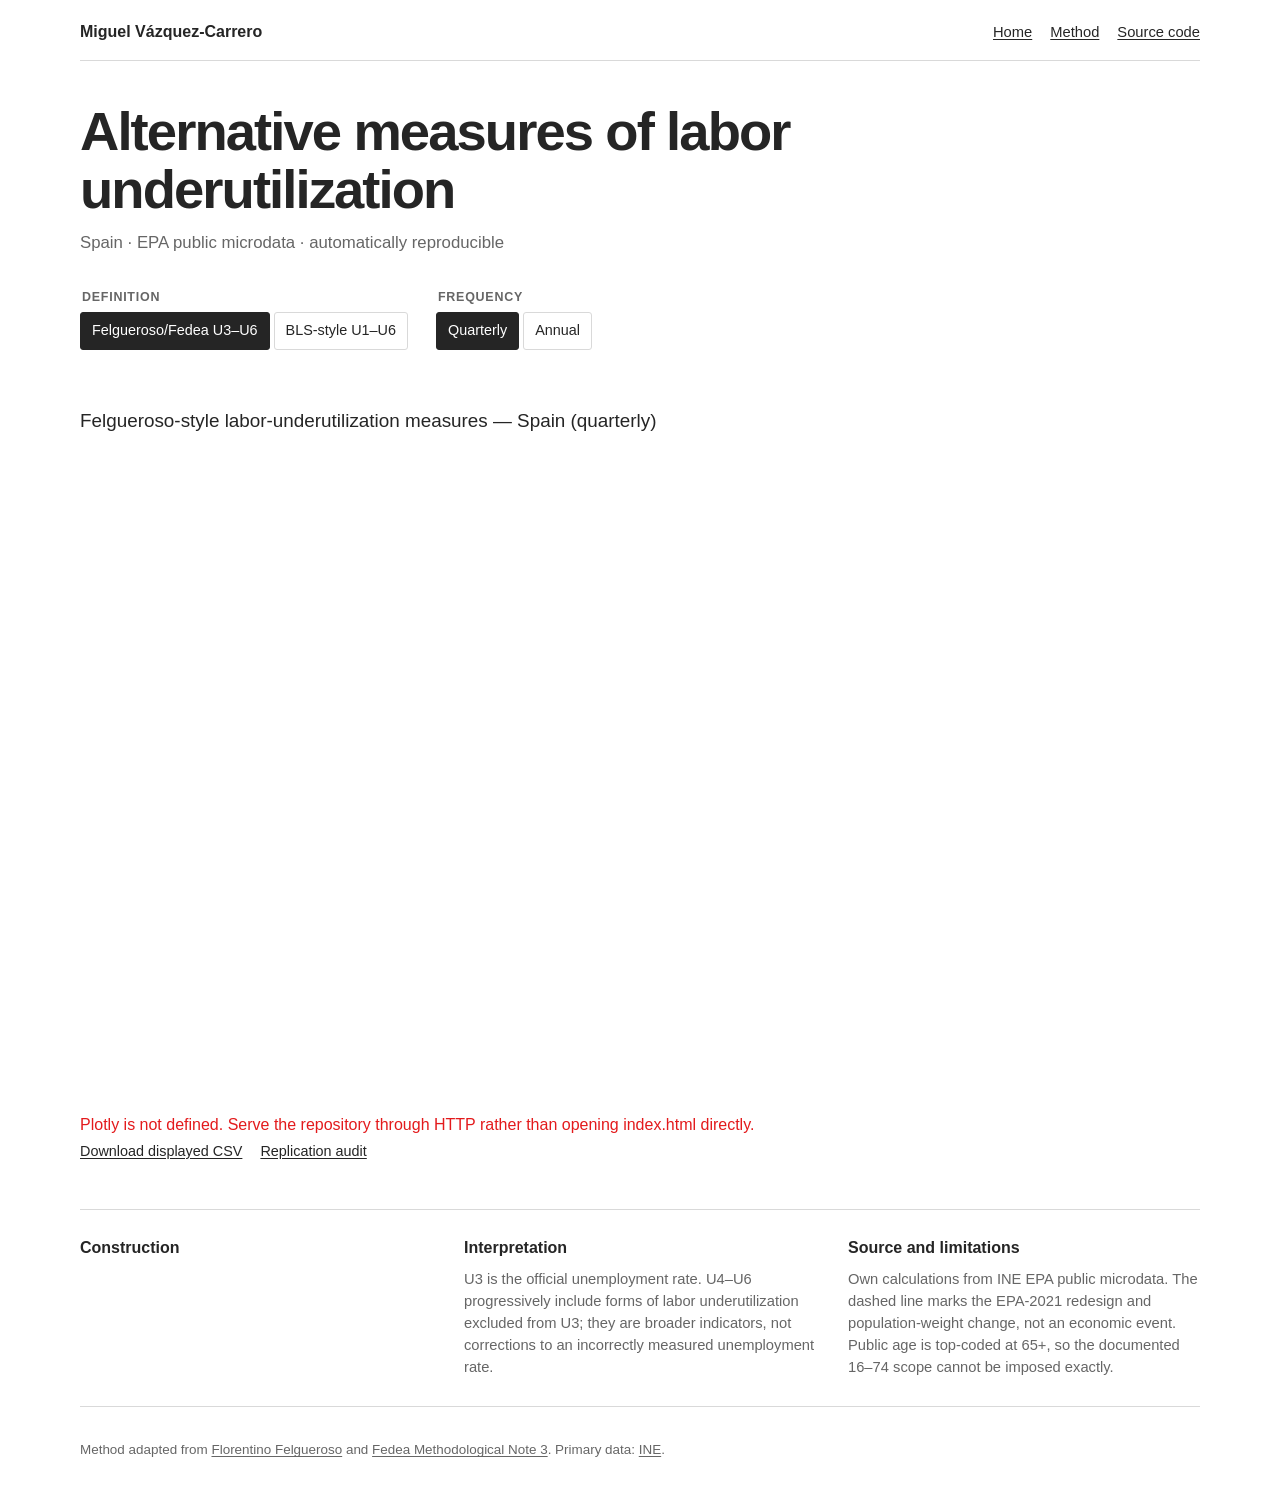
==== visual/spain-labor-underutilization/index.html @ 1e7f8e27 "Add Spain labor-underutilization visualization" ====
<!doctype html>
<html lang="en">
<head>
  <meta charset="utf-8">
  <meta name="viewport" content="width=device-width, initial-scale=1">
  <meta name="description" content="Interactive U1-U6 labor-underutilization measures for Spain from EPA microdata.">
  <title>Labor underutilization in Spain</title>
  <link rel="canonical" href="https://mvazcar.com/visual/spain-labor-underutilization/">
  <meta property="og:title" content="Labor underutilization in Spain">
  <meta property="og:description" content="Interactive U1-U6 measures constructed from EPA public microdata.">
  <meta property="og:url" content="https://mvazcar.com/visual/spain-labor-underutilization/">
  <meta property="og:type" content="website">
  <link rel="stylesheet" href="dashboard.css">
  <script src="https://cdn.plot.ly/plotly-3.0.1.min.js" defer></script>
  <script src="dashboard.js" defer></script>
</head>
<body>
  <header class="site-header">
    <a class="site-name" href="/">Miguel Vázquez-Carrero</a>
    <nav aria-label="Project links">
      <a href="/">Home</a>
      <a href="https://github.com/mvazcar/spain-labor-underutilization/blob/main/METHOD.md">Method</a>
      <a href="https://github.com/mvazcar/spain-labor-underutilization">Source code</a>
    </nav>
  </header>

  <main>
    <h1>Alternative measures of labor underutilization</h1>
    <p class="subtitle">Spain · EPA public microdata · automatically reproducible</p>

    <section class="controls" aria-label="Chart controls">
      <fieldset>
        <legend>Definition</legend>
        <div class="button-group" id="family-control">
          <button type="button" data-value="felgueroso" aria-pressed="true">Felgueroso/Fedea U3–U6</button>
          <button type="button" data-value="bls" aria-pressed="false">BLS-style U1–U6</button>
        </div>
      </fieldset>
      <fieldset>
        <legend>Frequency</legend>
        <div class="button-group" id="frequency-control">
          <button type="button" data-value="quarterly" aria-pressed="true">Quarterly</button>
          <button type="button" data-value="annual" aria-pressed="false">Annual</button>
        </div>
      </fieldset>
    </section>

    <section aria-labelledby="chart-title">
      <h2 id="chart-title" class="sr-only">Labor-underutilization time series</h2>
      <p id="latest-values" class="latest-values" aria-live="polite"></p>
      <p id="plot-title" class="plot-title"></p>
      <div id="chart" role="img" aria-label="Interactive labor-underutilization time-series chart"></div>
      <p id="chart-status" class="status" aria-live="polite"></p>
      <div class="chart-links">
        <a id="download-link" href="data/derived/felgueroso_quarterly.csv" download>Download displayed CSV</a>
        <a href="https://github.com/mvazcar/spain-labor-underutilization/blob/main/FELGUEROSO_COMPARISON.md">Replication audit</a>
      </div>
    </section>

    <section class="notes" aria-label="Chart documentation">
      <div>
        <h2>Construction</h2>
        <p id="construction-note"></p>
      </div>
      <div>
        <h2>Interpretation</h2>
        <p>U3 is the official unemployment rate. U4–U6 progressively include forms of labor underutilization excluded from U3; they are broader indicators, not corrections to an incorrectly measured unemployment rate.</p>
      </div>
      <div>
        <h2>Source and limitations</h2>
        <p>Own calculations from INE EPA public microdata. The dashed line marks the EPA-2021 redesign and population-weight change, not an economic event. Public age is top-coded at 65+, so the documented 16–74 scope cannot be imposed exactly.</p>
      </div>
    </section>
  </main>

  <footer>
    <p>Method adapted from <a href="https://nadaesgratis.es/felgueroso/subempleo-y-precariedad-indicadores-para-la-recuperaci%C3%B3n">Florentino Felgueroso</a> and <a href="https://laboral.fedea.net/docs/OTMT/2023/OTMT_notas_tecnicas_may23.pdf">Fedea Methodological Note 3</a>. Primary data: <a href="https://www.ine.es/">INE</a>.</p>
  </footer>
</body>
</html>
---- visual/spain-labor-underutilization/dashboard.css ----
:root {
  color-scheme: light;
  --ink: #252525;
  --muted: #666666;
  --grid: #d9d9d9;
  --line: #969696;
  --paper: #ffffff;
  --control: #f3f3f3;
}

* {
  box-sizing: border-box;
}

body {
  margin: 0;
  background: var(--paper);
  color: var(--ink);
  font-family: Helvetica, Arial, sans-serif;
  line-height: 1.5;
}

a {
  color: inherit;
  text-underline-offset: 0.16em;
}

.site-header,
main,
footer {
  width: min(1120px, calc(100% - 32px));
  margin-inline: auto;
}

.site-header {
  display: flex;
  align-items: center;
  justify-content: space-between;
  gap: 24px;
  padding: 20px 0 16px;
  border-bottom: 1px solid var(--grid);
}

.site-name {
  font-weight: 700;
  text-decoration: none;
}

nav {
  display: flex;
  gap: 18px;
  font-size: 0.92rem;
}

main {
  padding: 42px 0 28px;
}

h1 {
  max-width: 850px;
  margin: 0;
  font-size: clamp(2rem, 5vw, 3.4rem);
  line-height: 1.06;
  letter-spacing: -0.035em;
}

.subtitle {
  margin: 12px 0 32px;
  color: var(--muted);
  font-size: 1.05rem;
}

.controls {
  display: flex;
  flex-wrap: wrap;
  gap: 28px;
  margin-bottom: 14px;
}

fieldset {
  min-width: 0;
  margin: 0;
  padding: 0;
  border: 0;
}

legend {
  margin-bottom: 6px;
  color: var(--muted);
  font-size: 0.78rem;
  font-weight: 700;
  letter-spacing: 0.06em;
  text-transform: uppercase;
}

.button-group {
  display: inline-flex;
  flex-wrap: wrap;
  gap: 4px;
}

button {
  border: 1px solid var(--grid);
  border-radius: 3px;
  background: var(--paper);
  color: var(--ink);
  padding: 7px 11px;
  font: inherit;
  font-size: 0.9rem;
  cursor: pointer;
}

button:hover {
  background: var(--control);
}

button[aria-pressed="true"] {
  border-color: var(--ink);
  background: var(--ink);
  color: var(--paper);
}

button:focus-visible,
a:focus-visible {
  outline: 3px solid #377eb8;
  outline-offset: 2px;
}

.latest-values {
  min-height: 1.6em;
  margin: 20px 0 0;
  color: var(--muted);
  font-variant-numeric: tabular-nums;
}

.plot-title {
  margin: 14px 0 0;
  font-size: 1.18rem;
  line-height: 1.25;
}

#chart {
  width: 100%;
  height: 680px;
}

.status {
  min-height: 1.5em;
  margin: 0;
  color: #e31a1c;
}

.chart-links {
  display: flex;
  flex-wrap: wrap;
  gap: 18px;
  margin-top: 4px;
  font-size: 0.9rem;
}

.notes {
  display: grid;
  grid-template-columns: repeat(3, minmax(0, 1fr));
  gap: 32px;
  margin-top: 46px;
  padding-top: 26px;
  border-top: 1px solid var(--grid);
}

.notes h2 {
  margin: 0 0 8px;
  font-size: 1rem;
}

.notes p {
  margin: 0;
  color: var(--muted);
  font-size: 0.92rem;
}

footer {
  padding: 20px 0 34px;
  border-top: 1px solid var(--grid);
  color: var(--muted);
  font-size: 0.84rem;
}

.sr-only {
  position: absolute;
  width: 1px;
  height: 1px;
  padding: 0;
  margin: -1px;
  overflow: hidden;
  clip: rect(0, 0, 0, 0);
  white-space: nowrap;
  border: 0;
}

@media (max-width: 760px) {
  .site-header {
    align-items: flex-start;
    flex-direction: column;
    gap: 8px;
  }

  main {
    padding-top: 30px;
  }

  .controls {
    flex-direction: column;
    gap: 14px;
  }

  #chart {
    height: 560px;
  }

  .notes {
    grid-template-columns: 1fr;
    gap: 22px;
  }
}
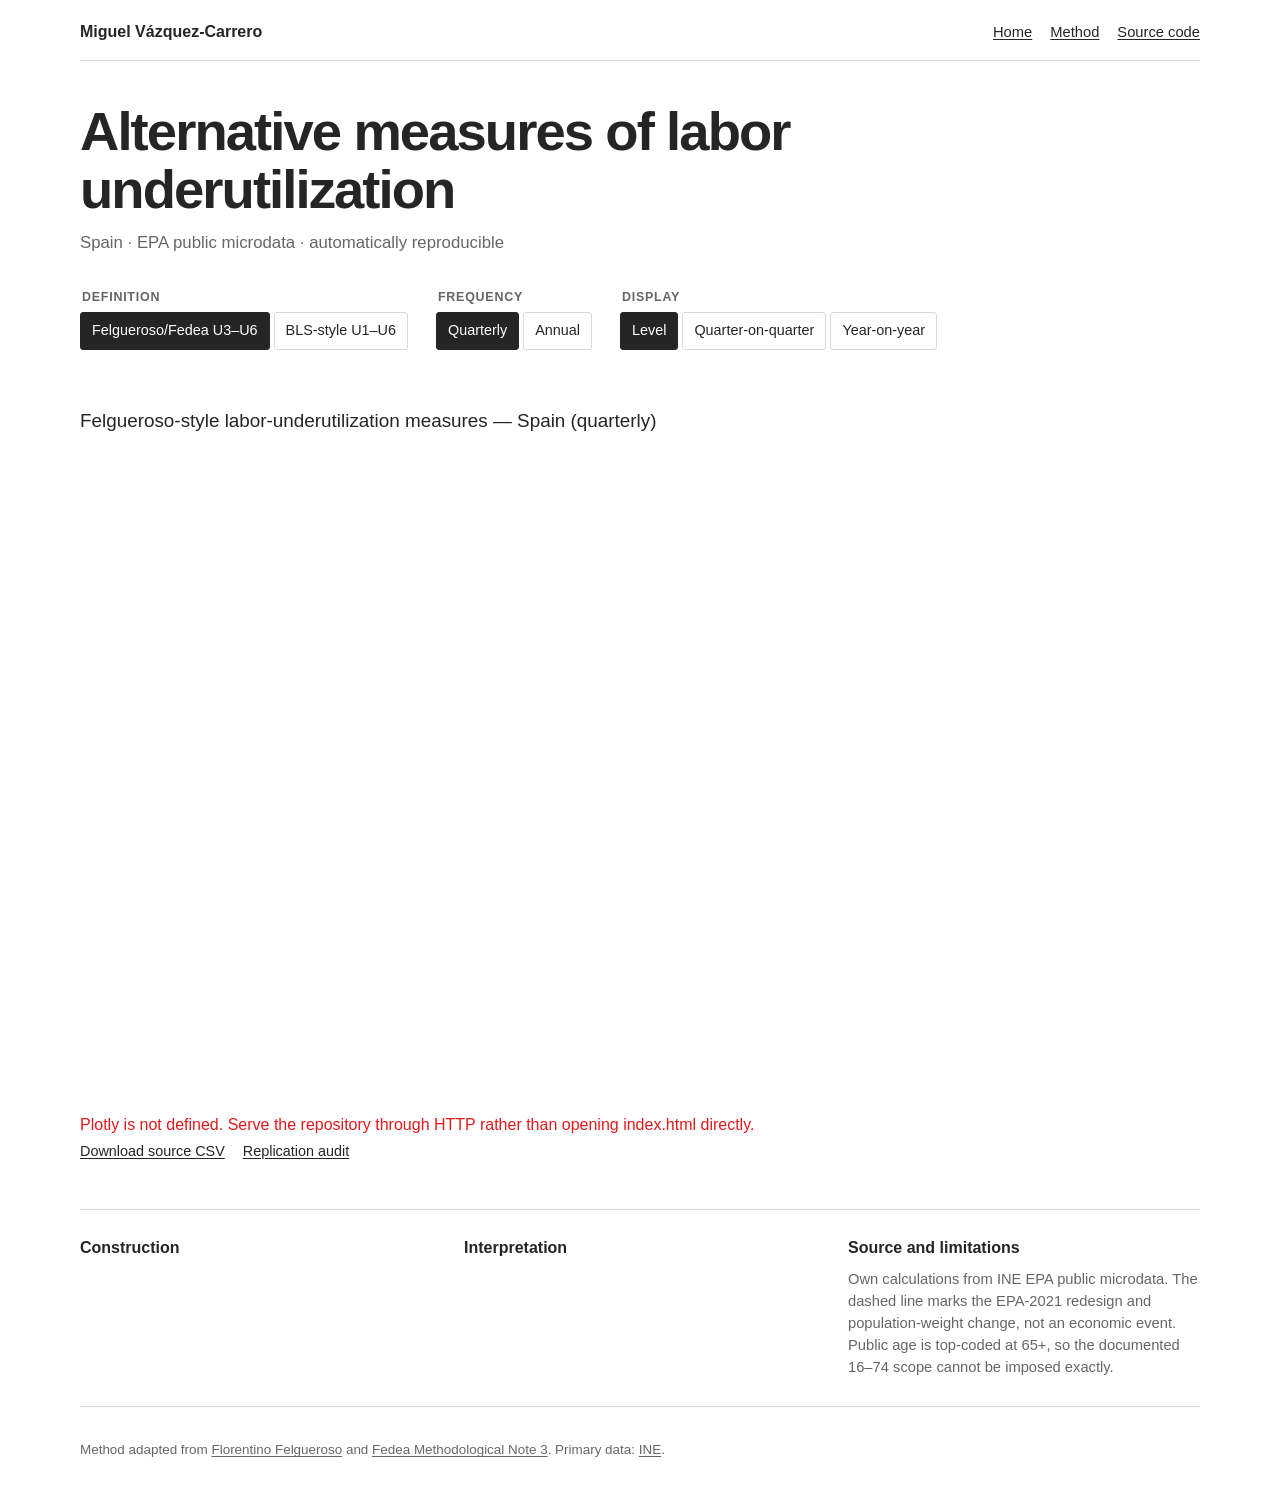
==== commit 09381c05: "Add dashboard change views" ====
--- a/visual/spain-labor-underutilization/index.html
+++ b/visual/spain-labor-underutilization/index.html
@@ -43,6 +43,14 @@
           <button type="button" data-value="annual" aria-pressed="false">Annual</button>
         </div>
       </fieldset>
+      <fieldset>
+        <legend>Display</legend>
+        <div class="button-group" id="change-control">
+          <button type="button" data-value="level" aria-pressed="true">Level</button>
+          <button type="button" data-value="qoq" aria-pressed="false">Quarter-on-quarter</button>
+          <button type="button" data-value="yoy" aria-pressed="false">Year-on-year</button>
+        </div>
+      </fieldset>
     </section>
 
     <section aria-labelledby="chart-title">
@@ -52,7 +60,7 @@
       <div id="chart" role="img" aria-label="Interactive labor-underutilization time-series chart"></div>
       <p id="chart-status" class="status" aria-live="polite"></p>
       <div class="chart-links">
-        <a id="download-link" href="data/derived/felgueroso_quarterly.csv" download>Download displayed CSV</a>
+        <a id="download-link" href="data/derived/felgueroso_quarterly.csv" download>Download source CSV</a>
         <a href="https://github.com/mvazcar/spain-labor-underutilization/blob/main/FELGUEROSO_COMPARISON.md">Replication audit</a>
       </div>
     </section>
@@ -64,7 +72,7 @@
       </div>
       <div>
         <h2>Interpretation</h2>
-        <p>U3 is the official unemployment rate. U4–U6 progressively include forms of labor underutilization excluded from U3; they are broader indicators, not corrections to an incorrectly measured unemployment rate.</p>
+        <p id="interpretation-note"></p>
       </div>
       <div>
         <h2>Source and limitations</h2>
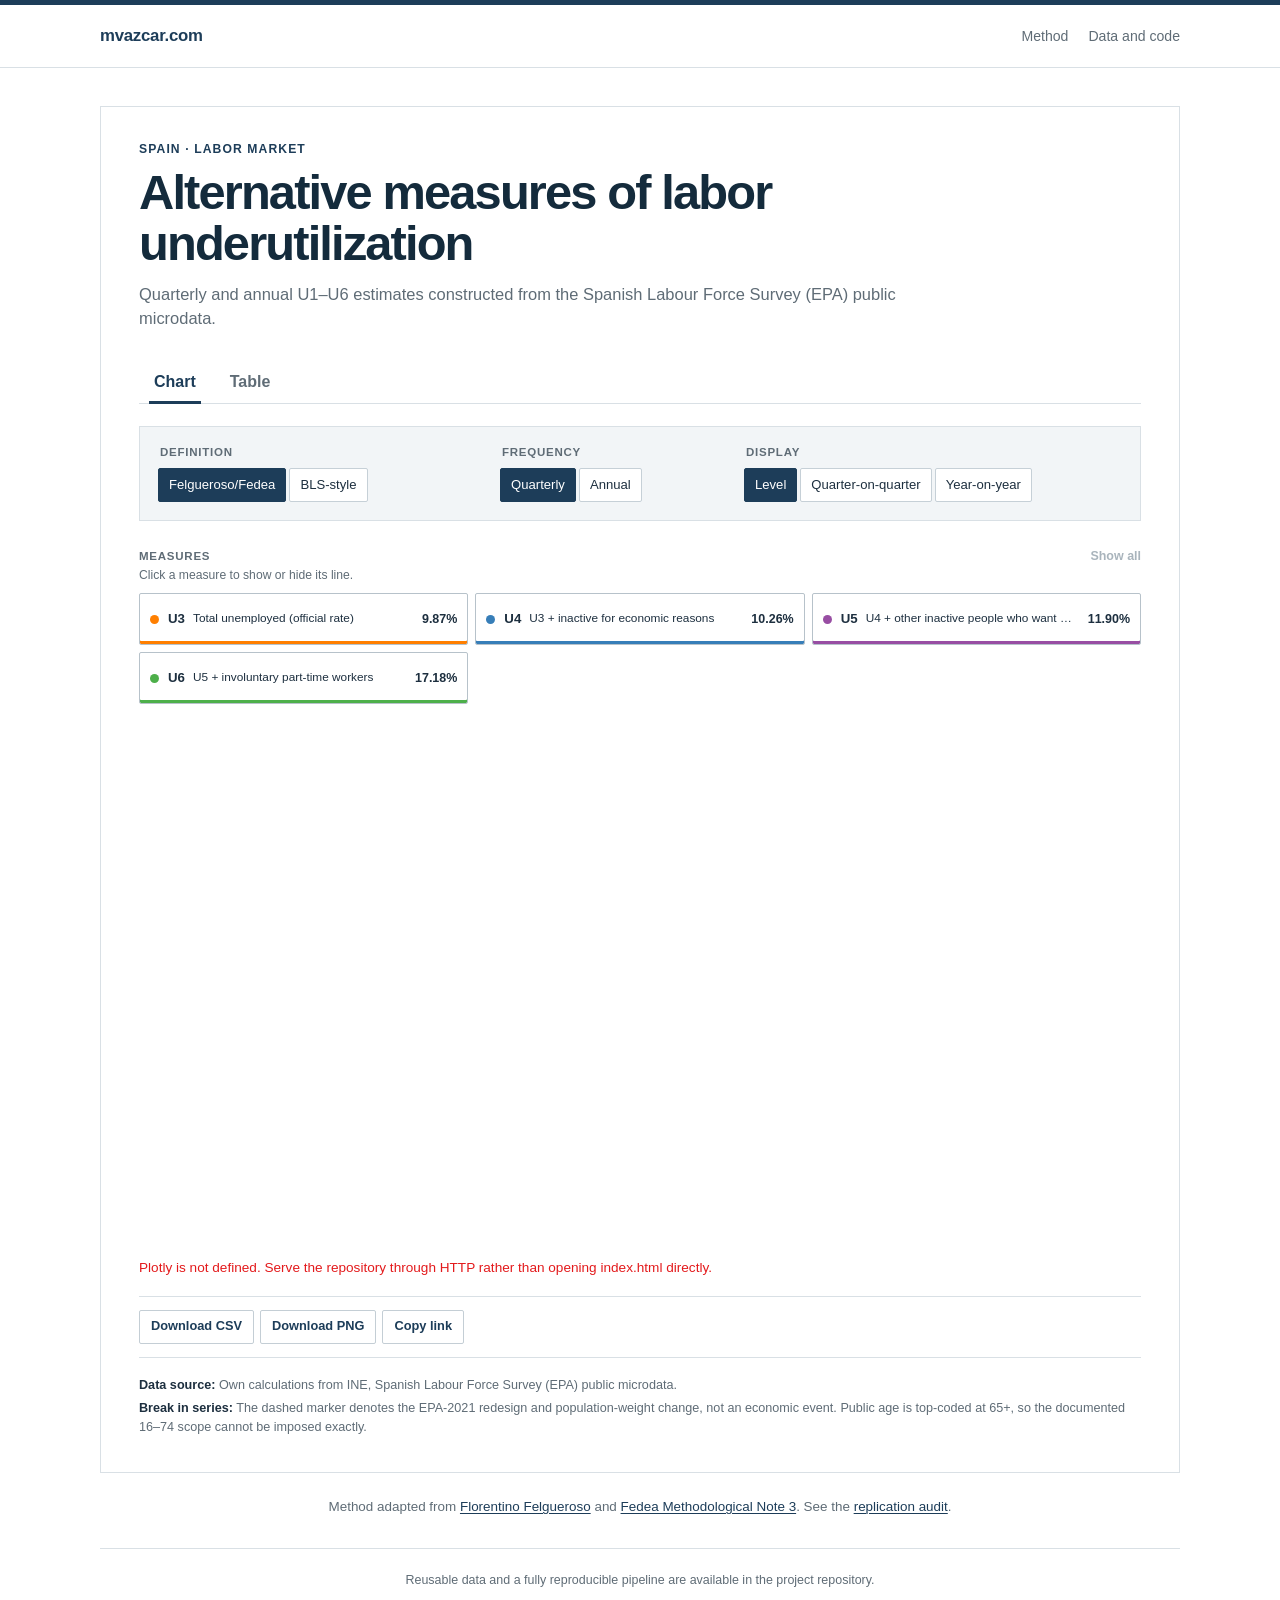
==== commit 818baaa3: "Add OWID-style labor dashboard controls" ====
--- a/visual/spain-labor-underutilization/index.html
+++ b/visual/spain-labor-underutilization/index.html
@@ -3,86 +3,114 @@
 <head>
   <meta charset="utf-8">
   <meta name="viewport" content="width=device-width, initial-scale=1">
-  <meta name="description" content="Interactive U1-U6 labor-underutilization measures for Spain from EPA microdata.">
+  <meta name="description" content="Interactive U1–U6 labor-underutilization measures for Spain constructed from EPA microdata.">
   <title>Labor underutilization in Spain</title>
-  <link rel="canonical" href="https://mvazcar.com/visual/spain-labor-underutilization/">
-  <meta property="og:title" content="Labor underutilization in Spain">
-  <meta property="og:description" content="Interactive U1-U6 measures constructed from EPA public microdata.">
-  <meta property="og:url" content="https://mvazcar.com/visual/spain-labor-underutilization/">
-  <meta property="og:type" content="website">
   <link rel="stylesheet" href="dashboard.css">
   <script src="https://cdn.plot.ly/plotly-3.0.1.min.js" defer></script>
   <script src="dashboard.js" defer></script>
 </head>
 <body>
   <header class="site-header">
-    <a class="site-name" href="/">Miguel Vázquez-Carrero</a>
-    <nav aria-label="Project links">
-      <a href="/">Home</a>
-      <a href="https://github.com/mvazcar/spain-labor-underutilization/blob/main/METHOD.md">Method</a>
-      <a href="https://github.com/mvazcar/spain-labor-underutilization">Source code</a>
-    </nav>
+    <div class="header-inner">
+      <a class="wordmark" href="https://mvazcar.com/">mvazcar.com</a>
+      <nav aria-label="Project links">
+        <a href="https://github.com/mvazcar/spain-labor-underutilization/blob/main/METHOD.md">Method</a>
+        <a href="https://github.com/mvazcar/spain-labor-underutilization">Data and code</a>
+      </nav>
+    </div>
   </header>
 
   <main>
-    <h1>Alternative measures of labor underutilization</h1>
-    <p class="subtitle">Spain · EPA public microdata · automatically reproducible</p>
+    <article class="chart-card">
+      <header class="chart-heading">
+        <p class="eyebrow">Spain · Labor market</p>
+        <h1>Alternative measures of labor underutilization</h1>
+        <p class="subtitle">Quarterly and annual U1–U6 estimates constructed from the Spanish Labour Force Survey (EPA) public microdata.</p>
+      </header>
 
-    <section class="controls" aria-label="Chart controls">
-      <fieldset>
-        <legend>Definition</legend>
-        <div class="button-group" id="family-control">
-          <button type="button" data-value="felgueroso" aria-pressed="true">Felgueroso/Fedea U3–U6</button>
-          <button type="button" data-value="bls" aria-pressed="false">BLS-style U1–U6</button>
+      <div class="view-bar">
+        <div class="view-tabs" role="tablist" aria-label="Data view">
+          <button id="chart-tab" class="view-tab" type="button" role="tab" aria-controls="chart-panel" aria-selected="true" data-view="chart">Chart</button>
+          <button id="table-tab" class="view-tab" type="button" role="tab" aria-controls="table-panel" aria-selected="false" data-view="table">Table</button>
         </div>
-      </fieldset>
-      <fieldset>
-        <legend>Frequency</legend>
-        <div class="button-group" id="frequency-control">
-          <button type="button" data-value="quarterly" aria-pressed="true">Quarterly</button>
-          <button type="button" data-value="annual" aria-pressed="false">Annual</button>
+        <p id="latest-period" class="latest-period" aria-live="polite"></p>
+      </div>
+
+      <section class="controls" aria-label="Chart controls">
+        <fieldset>
+          <legend>Definition</legend>
+          <div class="button-group" id="family-control">
+            <button type="button" data-value="felgueroso" aria-pressed="true">Felgueroso/Fedea</button>
+            <button type="button" data-value="bls" aria-pressed="false">BLS-style</button>
+          </div>
+        </fieldset>
+        <fieldset>
+          <legend>Frequency</legend>
+          <div class="button-group" id="frequency-control">
+            <button type="button" data-value="quarterly" aria-pressed="true">Quarterly</button>
+            <button type="button" data-value="annual" aria-pressed="false">Annual</button>
+          </div>
+        </fieldset>
+        <fieldset>
+          <legend>Display</legend>
+          <div class="button-group" id="change-control">
+            <button type="button" data-value="level" aria-pressed="true">Level</button>
+            <button type="button" data-value="qoq" aria-pressed="false">Quarter-on-quarter</button>
+            <button type="button" data-value="yoy" aria-pressed="false">Year-on-year</button>
+          </div>
+        </fieldset>
+      </section>
+
+      <section class="series-picker" aria-labelledby="series-heading">
+        <div class="series-picker-heading">
+          <div>
+            <h2 id="series-heading">Measures</h2>
+            <p>Click a measure to show or hide its line.</p>
+          </div>
+          <button id="show-all-lines" class="text-button" type="button">Show all</button>
         </div>
-      </fieldset>
-      <fieldset>
-        <legend>Display</legend>
-        <div class="button-group" id="change-control">
-          <button type="button" data-value="level" aria-pressed="true">Level</button>
-          <button type="button" data-value="qoq" aria-pressed="false">Quarter-on-quarter</button>
-          <button type="button" data-value="yoy" aria-pressed="false">Year-on-year</button>
+        <div id="series-control" class="series-control"></div>
+      </section>
+
+      <section id="chart-panel" class="view-panel" role="tabpanel" aria-labelledby="chart-tab">
+        <div class="plot-heading">
+          <p id="plot-title" class="plot-title"></p>
+          <p id="latest-values" class="sr-only" aria-live="polite"></p>
         </div>
-      </fieldset>
-    </section>
+        <div id="chart" role="img" aria-label="Interactive labor-underutilization time-series chart"></div>
+        <p id="chart-status" class="status" aria-live="polite"></p>
+      </section>
 
-    <section aria-labelledby="chart-title">
-      <h2 id="chart-title" class="sr-only">Labor-underutilization time series</h2>
-      <p id="latest-values" class="latest-values" aria-live="polite"></p>
-      <p id="plot-title" class="plot-title"></p>
-      <div id="chart" role="img" aria-label="Interactive labor-underutilization time-series chart"></div>
-      <p id="chart-status" class="status" aria-live="polite"></p>
-      <div class="chart-links">
-        <a id="download-link" href="data/derived/felgueroso_quarterly.csv" download>Download source CSV</a>
-        <a href="https://github.com/mvazcar/spain-labor-underutilization/blob/main/FELGUEROSO_COMPARISON.md">Replication audit</a>
+      <section id="table-panel" class="view-panel" role="tabpanel" aria-labelledby="table-tab" hidden>
+        <p id="table-title" class="plot-title"></p>
+        <div class="table-wrap">
+          <table id="data-table">
+            <caption class="sr-only">Labor-underutilization estimates by period</caption>
+          </table>
+        </div>
+      </section>
+
+      <div class="chart-actions" aria-label="Download and sharing options">
+        <a id="download-link" class="action" href="data/derived/felgueroso_quarterly.csv" download>Download CSV</a>
+        <button id="download-png" class="action" type="button">Download PNG</button>
+        <button id="copy-link" class="action" type="button">Copy link</button>
       </div>
-    </section>
 
-    <section class="notes" aria-label="Chart documentation">
-      <div>
-        <h2>Construction</h2>
+      <section class="source-block" aria-label="Data source and notes">
+        <p><strong>Data source:</strong> Own calculations from INE, Spanish Labour Force Survey (EPA) public microdata.</p>
         <p id="construction-note"></p>
-      </div>
-      <div>
-        <h2>Interpretation</h2>
         <p id="interpretation-note"></p>
-      </div>
-      <div>
-        <h2>Source and limitations</h2>
-        <p>Own calculations from INE EPA public microdata. The dashed line marks the EPA-2021 redesign and population-weight change, not an economic event. Public age is top-coded at 65+, so the documented 16–74 scope cannot be imposed exactly.</p>
-      </div>
+        <p><strong>Break in series:</strong> The dashed marker denotes the EPA-2021 redesign and population-weight change, not an economic event. Public age is top-coded at 65+, so the documented 16–74 scope cannot be imposed exactly.</p>
+      </section>
+    </article>
+
+    <section class="method-strip" aria-label="Methodological credit">
+      <p>Method adapted from <a href="https://nadaesgratis.es/felgueroso/subempleo-y-precariedad-indicadores-para-la-recuperaci%C3%B3n">Florentino Felgueroso</a> and <a href="https://laboral.fedea.net/docs/OTMT/2023/OTMT_notas_tecnicas_may23.pdf">Fedea Methodological Note 3</a>. See the <a href="https://github.com/mvazcar/spain-labor-underutilization/blob/main/FELGUEROSO_COMPARISON.md">replication audit</a>.</p>
     </section>
   </main>
 
   <footer>
-    <p>Method adapted from <a href="https://nadaesgratis.es/felgueroso/subempleo-y-precariedad-indicadores-para-la-recuperaci%C3%B3n">Florentino Felgueroso</a> and <a href="https://laboral.fedea.net/docs/OTMT/2023/OTMT_notas_tecnicas_may23.pdf">Fedea Methodological Note 3</a>. Primary data: <a href="https://www.ine.es/">INE</a>.</p>
+    <p>Reusable data and a fully reproducible pipeline are available in the project repository.</p>
   </footer>
 </body>
 </html>
--- a/visual/spain-labor-underutilization/dashboard.css
+++ b/visual/spain-labor-underutilization/dashboard.css
@@ -1,15 +1,22 @@
 :root {
   color-scheme: light;
-  --ink: #252525;
-  --muted: #666666;
-  --grid: #d9d9d9;
-  --line: #969696;
+  --ink: #1d2f3f;
+  --navy: #1d3d59;
+  --muted: #5f6c76;
+  --soft: #f2f5f7;
+  --soft-blue: #e8f0f5;
+  --grid: #d9e0e5;
+  --line: #a9b4bc;
   --paper: #ffffff;
-  --control: #f3f3f3;
+  --focus: #377eb8;
 }
 
 * {
   box-sizing: border-box;
+}
+
+html {
+  background: var(--paper);
 }
 
 body {
@@ -17,64 +24,168 @@
   background: var(--paper);
   color: var(--ink);
   font-family: Helvetica, Arial, sans-serif;
-  line-height: 1.5;
+  font-size: 16px;
+  line-height: 1.45;
+}
+
+button,
+input,
+select {
+  font: inherit;
 }
 
 a {
-  color: inherit;
+  color: var(--navy);
+  text-decoration-thickness: 1px;
   text-underline-offset: 0.16em;
 }
 
-.site-header,
+.site-header {
+  border-top: 5px solid var(--navy);
+  border-bottom: 1px solid var(--grid);
+}
+
+.header-inner,
 main,
 footer {
-  width: min(1120px, calc(100% - 32px));
+  width: min(1080px, calc(100% - 32px));
   margin-inline: auto;
 }
 
-.site-header {
+.header-inner {
   display: flex;
   align-items: center;
   justify-content: space-between;
   gap: 24px;
-  padding: 20px 0 16px;
+  min-height: 62px;
+}
+
+.wordmark {
+  color: var(--navy);
+  font-size: 1.05rem;
+  font-weight: 700;
+  letter-spacing: -0.015em;
+  text-decoration: none;
+}
+
+nav {
+  display: flex;
+  gap: 20px;
+  font-size: 0.88rem;
+}
+
+nav a {
+  color: var(--muted);
+  text-decoration: none;
+}
+
+nav a:hover {
+  color: var(--ink);
+  text-decoration: underline;
+}
+
+main {
+  padding: 38px 0 32px;
+}
+
+.chart-card {
+  border: 1px solid var(--grid);
+  background: var(--paper);
+  padding: 34px 38px 30px;
+}
+
+.chart-heading {
+  max-width: 850px;
+}
+
+.eyebrow {
+  margin: 0 0 8px;
+  color: var(--navy);
+  font-size: 0.76rem;
+  font-weight: 700;
+  letter-spacing: 0.09em;
+  text-transform: uppercase;
+}
+
+h1 {
+  margin: 0;
+  color: #142b3c;
+  font-size: clamp(2rem, 4.4vw, 3.05rem);
+  font-weight: 700;
+  letter-spacing: -0.038em;
+  line-height: 1.05;
+}
+
+.subtitle {
+  max-width: 760px;
+  margin: 13px 0 0;
+  color: var(--muted);
+  font-size: 1.03rem;
+  line-height: 1.48;
+}
+
+.view-bar {
+  display: flex;
+  align-items: flex-end;
+  justify-content: space-between;
+  gap: 16px;
+  margin-top: 30px;
   border-bottom: 1px solid var(--grid);
 }
 
-.site-name {
-  font-weight: 700;
-  text-decoration: none;
-}
-
-nav {
-  display: flex;
-  gap: 18px;
-  font-size: 0.92rem;
-}
-
-main {
-  padding: 42px 0 28px;
-}
-
-h1 {
-  max-width: 850px;
-  margin: 0;
-  font-size: clamp(2rem, 5vw, 3.4rem);
-  line-height: 1.06;
-  letter-spacing: -0.035em;
-}
-
-.subtitle {
-  margin: 12px 0 32px;
-  color: var(--muted);
-  font-size: 1.05rem;
+.view-tabs {
+  display: flex;
+  gap: 4px;
+}
+
+.view-tab {
+  position: relative;
+  border: 0;
+  background: transparent;
+  color: var(--muted);
+  padding: 9px 15px 10px;
+  font-weight: 700;
+  cursor: pointer;
+}
+
+.view-tab::after {
+  position: absolute;
+  right: 10px;
+  bottom: -1px;
+  left: 10px;
+  height: 3px;
+  background: transparent;
+  content: "";
+}
+
+.view-tab:hover {
+  color: var(--ink);
+  background: var(--soft);
+}
+
+.view-tab[aria-selected="true"] {
+  color: var(--navy);
+}
+
+.view-tab[aria-selected="true"]::after {
+  background: var(--navy);
+}
+
+.latest-period {
+  margin: 0 0 9px;
+  color: var(--muted);
+  font-size: 0.82rem;
+  font-variant-numeric: tabular-nums;
 }
 
 .controls {
-  display: flex;
-  flex-wrap: wrap;
-  gap: 28px;
-  margin-bottom: 14px;
+  display: grid;
+  grid-template-columns: 1.15fr 0.8fr 1.35fr;
+  gap: 20px;
+  margin: 22px 0 0;
+  padding: 17px 18px 18px;
+  border: 1px solid var(--grid);
+  background: var(--soft);
 }
 
 fieldset {
@@ -85,104 +196,309 @@
 }
 
 legend {
-  margin-bottom: 6px;
-  color: var(--muted);
-  font-size: 0.78rem;
-  font-weight: 700;
-  letter-spacing: 0.06em;
+  margin-bottom: 7px;
+  color: var(--muted);
+  font-size: 0.72rem;
+  font-weight: 700;
+  letter-spacing: 0.065em;
   text-transform: uppercase;
 }
 
 .button-group {
-  display: inline-flex;
+  display: flex;
   flex-wrap: wrap;
-  gap: 4px;
-}
-
-button {
-  border: 1px solid var(--grid);
-  border-radius: 3px;
+  gap: 3px;
+}
+
+.button-group button {
+  min-height: 34px;
+  border: 1px solid #c6d0d7;
+  border-radius: 2px;
   background: var(--paper);
   color: var(--ink);
-  padding: 7px 11px;
-  font: inherit;
-  font-size: 0.9rem;
+  padding: 6px 10px;
+  font-size: 0.82rem;
   cursor: pointer;
 }
 
-button:hover {
-  background: var(--control);
-}
-
-button[aria-pressed="true"] {
-  border-color: var(--ink);
-  background: var(--ink);
+.button-group button:hover {
+  border-color: var(--navy);
+  background: var(--soft-blue);
+}
+
+.button-group button[aria-pressed="true"] {
+  border-color: var(--navy);
+  background: var(--navy);
   color: var(--paper);
+}
+
+.series-picker {
+  margin-top: 24px;
+}
+
+.series-picker-heading {
+  display: flex;
+  align-items: baseline;
+  justify-content: space-between;
+  gap: 16px;
+  margin-bottom: 8px;
+}
+
+.series-picker-heading h2 {
+  margin: 0;
+  color: var(--muted);
+  font-size: 0.72rem;
+  letter-spacing: 0.065em;
+  text-transform: uppercase;
+}
+
+.series-picker-heading p {
+  margin: 3px 0 0;
+  color: var(--muted);
+  font-size: 0.76rem;
+}
+
+.text-button {
+  border: 0;
+  background: transparent;
+  color: var(--navy);
+  padding: 2px 0;
+  font-size: 0.78rem;
+  font-weight: 700;
+  cursor: pointer;
+}
+
+.text-button:hover:not(:disabled) {
+  text-decoration: underline;
+  text-underline-offset: 0.18em;
+}
+
+.text-button:disabled {
+  color: var(--line);
+  cursor: default;
+}
+
+.series-control {
+  display: grid;
+  grid-template-columns: repeat(3, minmax(0, 1fr));
+  gap: 7px;
+}
+
+.series-toggle {
+  --series-color: var(--line);
+  display: grid;
+  grid-template-columns: 10px auto 1fr auto;
+  align-items: center;
+  gap: 8px;
+  min-width: 0;
+  min-height: 52px;
+  border: 1px solid var(--grid);
+  border-radius: 2px;
+  background: var(--paper);
+  color: var(--ink);
+  padding: 8px 10px;
+  text-align: left;
+  cursor: pointer;
+}
+
+.series-toggle:hover:not(:disabled) {
+  border-color: #9cabb5;
+  background: var(--soft);
+}
+
+.series-toggle[aria-pressed="true"] {
+  border-color: #b7c2ca;
+  box-shadow: inset 0 -3px 0 var(--series-color);
+}
+
+.series-toggle[aria-pressed="false"] {
+  color: #89949c;
+}
+
+.series-toggle[aria-pressed="false"] .series-swatch {
+  opacity: 0.22;
+}
+
+.series-toggle:disabled {
+  background: #fafafa;
+  color: #98a1a8;
+  cursor: not-allowed;
+}
+
+.series-swatch {
+  width: 9px;
+  height: 9px;
+  border-radius: 50%;
+  background: var(--series-color);
+}
+
+.series-code {
+  font-size: 0.83rem;
+  font-weight: 700;
+}
+
+.series-name {
+  min-width: 0;
+  overflow: hidden;
+  color: inherit;
+  font-size: 0.74rem;
+  text-overflow: ellipsis;
+  white-space: nowrap;
+}
+
+.series-value {
+  color: inherit;
+  font-size: 0.78rem;
+  font-variant-numeric: tabular-nums;
+  font-weight: 700;
+  white-space: nowrap;
+}
+
+.view-panel {
+  margin-top: 14px;
+}
+
+.view-panel[hidden] {
+  display: none;
+}
+
+.plot-heading {
+  display: flex;
+  align-items: baseline;
+  justify-content: space-between;
+  gap: 18px;
+}
+
+.plot-title {
+  margin: 0;
+  color: var(--muted);
+  font-size: 0.86rem;
+  font-weight: 400;
+}
+
+#chart {
+  width: 100%;
+  height: 540px;
+}
+
+.status {
+  min-height: 1.4em;
+  margin: 0;
+  color: #e31a1c;
+  font-size: 0.85rem;
+}
+
+.table-wrap {
+  max-height: 590px;
+  margin-top: 12px;
+  overflow: auto;
+  border: 1px solid var(--grid);
+}
+
+#data-table {
+  width: 100%;
+  border-collapse: collapse;
+  font-size: 0.86rem;
+  font-variant-numeric: tabular-nums;
+}
+
+#data-table th,
+#data-table td {
+  padding: 9px 12px;
+  border-bottom: 1px solid var(--grid);
+  text-align: right;
+  white-space: nowrap;
+}
+
+#data-table th:first-child,
+#data-table td:first-child {
+  text-align: left;
+}
+
+#data-table thead th {
+  position: sticky;
+  z-index: 1;
+  top: 0;
+  background: var(--soft);
+  color: var(--ink);
+  font-weight: 700;
+}
+
+#data-table tbody tr:hover {
+  background: #f8fafb;
+}
+
+.chart-actions {
+  display: flex;
+  flex-wrap: wrap;
+  gap: 6px;
+  margin-top: 18px;
+  padding: 13px 0;
+  border-top: 1px solid var(--grid);
+  border-bottom: 1px solid var(--grid);
+}
+
+.action {
+  display: inline-flex;
+  align-items: center;
+  min-height: 34px;
+  border: 1px solid #c4ced5;
+  border-radius: 2px;
+  background: var(--paper);
+  color: var(--navy);
+  padding: 6px 11px;
+  font-size: 0.8rem;
+  font-weight: 700;
+  line-height: 1;
+  text-decoration: none;
+  cursor: pointer;
+}
+
+.action:hover {
+  border-color: var(--navy);
+  background: var(--soft-blue);
+}
+
+.source-block {
+  margin-top: 18px;
+  color: var(--muted);
+  font-size: 0.79rem;
+  line-height: 1.48;
+}
+
+.source-block p {
+  margin: 5px 0;
+}
+
+.source-block strong {
+  color: var(--ink);
+}
+
+.method-strip {
+  max-width: 880px;
+  margin: 24px auto 0;
+  color: var(--muted);
+  font-size: 0.84rem;
+  text-align: center;
+}
+
+.method-strip p,
+footer p {
+  margin: 0;
+}
+
+footer {
+  padding: 22px 0 34px;
+  border-top: 1px solid var(--grid);
+  color: var(--muted);
+  font-size: 0.78rem;
+  text-align: center;
 }
 
 button:focus-visible,
 a:focus-visible {
-  outline: 3px solid #377eb8;
+  outline: 3px solid var(--focus);
   outline-offset: 2px;
-}
-
-.latest-values {
-  min-height: 1.6em;
-  margin: 20px 0 0;
-  color: var(--muted);
-  font-variant-numeric: tabular-nums;
-}
-
-.plot-title {
-  margin: 14px 0 0;
-  font-size: 1.18rem;
-  line-height: 1.25;
-}
-
-#chart {
-  width: 100%;
-  height: 680px;
-}
-
-.status {
-  min-height: 1.5em;
-  margin: 0;
-  color: #e31a1c;
-}
-
-.chart-links {
-  display: flex;
-  flex-wrap: wrap;
-  gap: 18px;
-  margin-top: 4px;
-  font-size: 0.9rem;
-}
-
-.notes {
-  display: grid;
-  grid-template-columns: repeat(3, minmax(0, 1fr));
-  gap: 32px;
-  margin-top: 46px;
-  padding-top: 26px;
-  border-top: 1px solid var(--grid);
-}
-
-.notes h2 {
-  margin: 0 0 8px;
-  font-size: 1rem;
-}
-
-.notes p {
-  margin: 0;
-  color: var(--muted);
-  font-size: 0.92rem;
-}
-
-footer {
-  padding: 20px 0 34px;
-  border-top: 1px solid var(--grid);
-  color: var(--muted);
-  font-size: 0.84rem;
 }
 
 .sr-only {
@@ -197,28 +513,88 @@
   border: 0;
 }
 
-@media (max-width: 760px) {
-  .site-header {
-    align-items: flex-start;
-    flex-direction: column;
-    gap: 8px;
+@media (max-width: 880px) {
+  .chart-card {
+    padding: 30px 26px 26px;
+  }
+
+  .controls {
+    grid-template-columns: 1fr;
+    gap: 14px;
+  }
+
+  .series-control {
+    grid-template-columns: repeat(2, minmax(0, 1fr));
+  }
+}
+
+@media (max-width: 620px) {
+  .header-inner,
+  main,
+  footer {
+    width: min(100% - 24px, 1080px);
+  }
+
+  .header-inner {
+    min-height: 56px;
+  }
+
+  nav {
+    gap: 13px;
+    font-size: 0.8rem;
   }
 
   main {
-    padding-top: 30px;
+    padding-top: 24px;
+  }
+
+  .chart-card {
+    border-right: 0;
+    border-left: 0;
+    padding: 26px 0 22px;
+  }
+
+  h1 {
+    font-size: 2rem;
+  }
+
+  .subtitle {
+    font-size: 0.94rem;
+  }
+
+  .view-bar {
+    align-items: center;
+  }
+
+  .latest-period {
+    margin-bottom: 9px;
+    font-size: 0.75rem;
   }
 
   .controls {
-    flex-direction: column;
-    gap: 14px;
+    padding: 14px;
+  }
+
+  .series-control {
+    grid-template-columns: 1fr;
+  }
+
+  .series-toggle {
+    min-height: 46px;
   }
 
   #chart {
-    height: 560px;
-  }
-
-  .notes {
-    grid-template-columns: 1fr;
-    gap: 22px;
-  }
-}
+    height: 480px;
+  }
+
+  .chart-actions {
+    display: grid;
+    grid-template-columns: repeat(3, 1fr);
+  }
+
+  .action {
+    justify-content: center;
+    padding-inline: 7px;
+    text-align: center;
+  }
+}
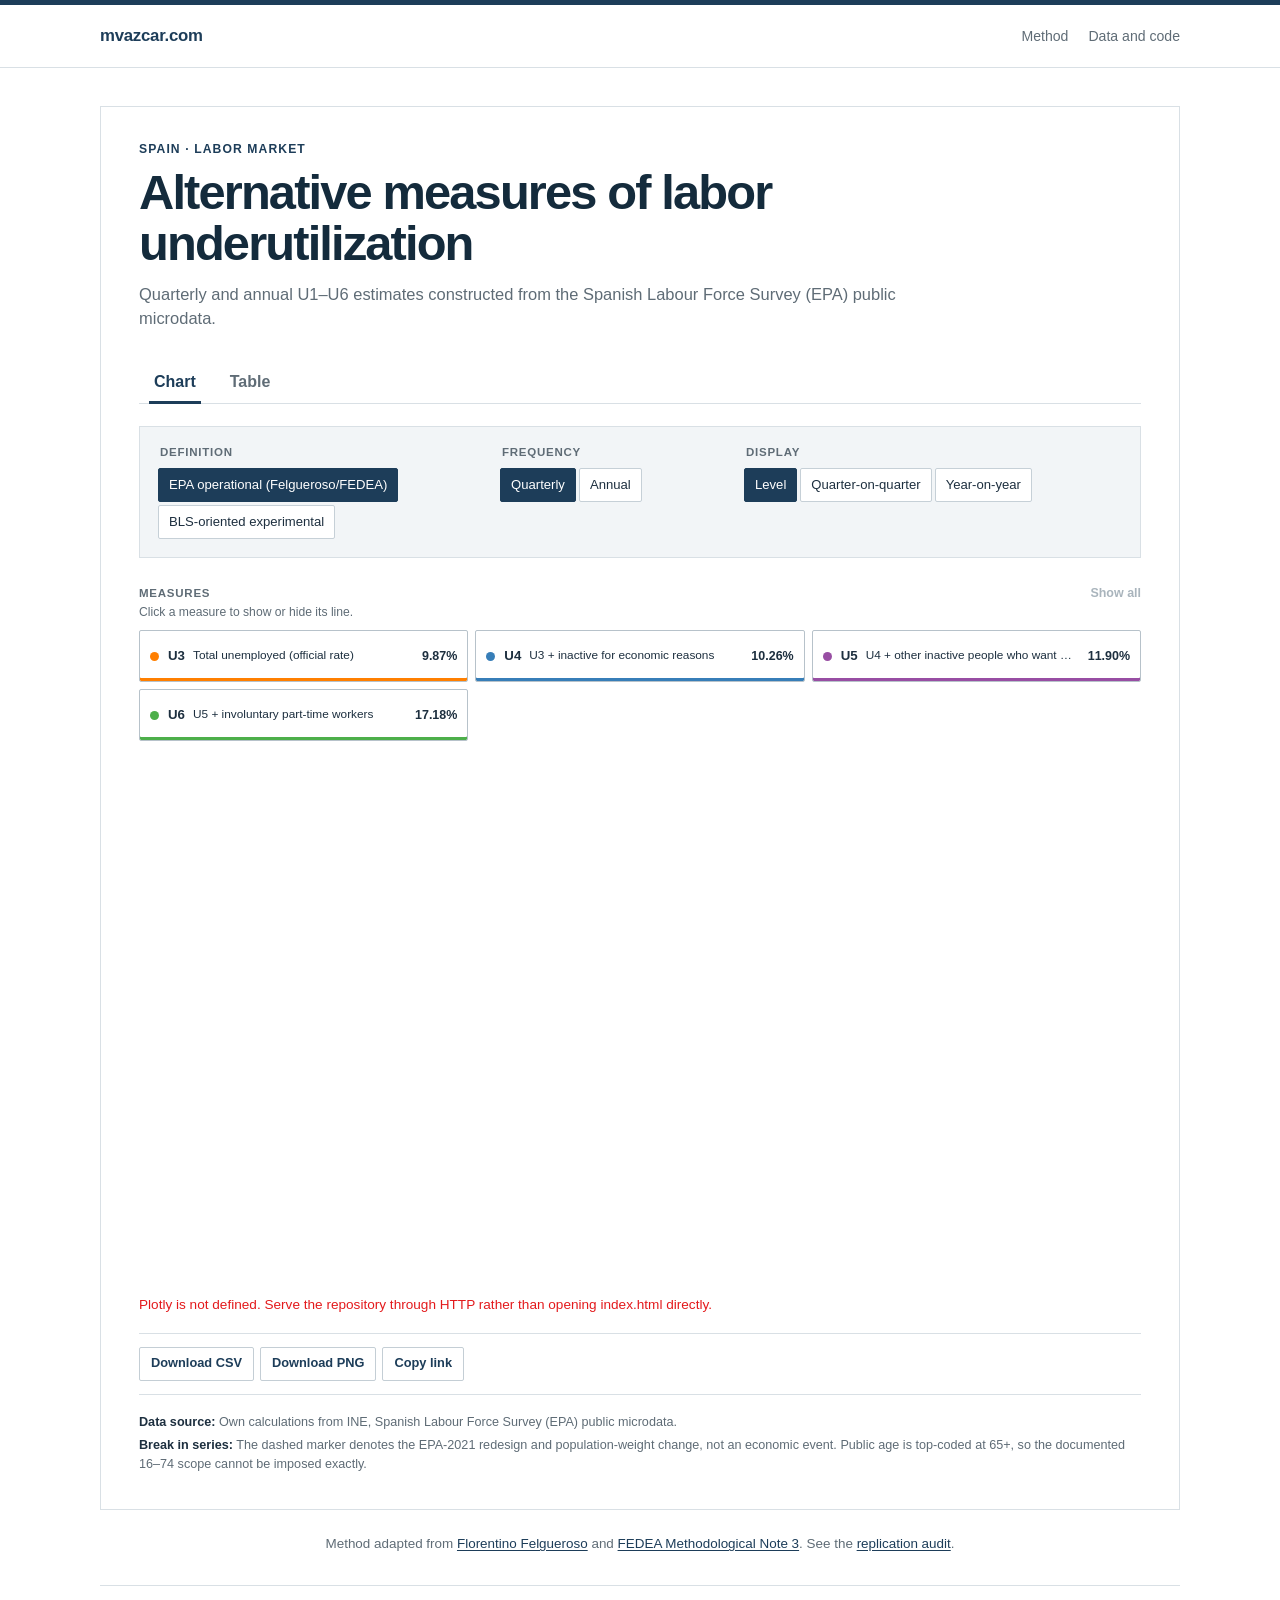
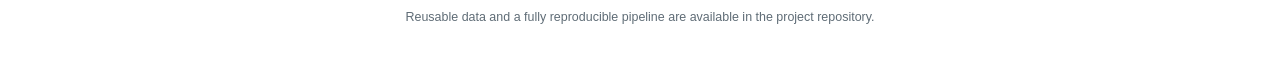
==== commit 8afab3b3: "Clarify labor dashboard definition labels" ====
--- a/visual/spain-labor-underutilization/index.html
+++ b/visual/spain-labor-underutilization/index.html
@@ -40,8 +40,8 @@
         <fieldset>
           <legend>Definition</legend>
           <div class="button-group" id="family-control">
-            <button type="button" data-value="felgueroso" aria-pressed="true">Felgueroso/Fedea</button>
-            <button type="button" data-value="bls" aria-pressed="false">BLS-style</button>
+            <button type="button" data-value="felgueroso" aria-pressed="true">EPA operational (Felgueroso/FEDEA)</button>
+            <button type="button" data-value="bls" aria-pressed="false">BLS-oriented experimental</button>
           </div>
         </fieldset>
         <fieldset>
@@ -105,7 +105,7 @@
     </article>
 
     <section class="method-strip" aria-label="Methodological credit">
-      <p>Method adapted from <a href="https://nadaesgratis.es/felgueroso/subempleo-y-precariedad-indicadores-para-la-recuperaci%C3%B3n">Florentino Felgueroso</a> and <a href="https://laboral.fedea.net/docs/OTMT/2023/OTMT_notas_tecnicas_may23.pdf">Fedea Methodological Note 3</a>. See the <a href="https://github.com/mvazcar/spain-labor-underutilization/blob/main/FELGUEROSO_COMPARISON.md">replication audit</a>.</p>
+      <p>Method adapted from <a href="https://nadaesgratis.es/felgueroso/subempleo-y-precariedad-indicadores-para-la-recuperaci%C3%B3n">Florentino Felgueroso</a> and <a href="https://laboral.fedea.net/docs/OTMT/2023/OTMT_notas_tecnicas_may23.pdf">FEDEA Methodological Note 3</a>. See the <a href="https://github.com/mvazcar/spain-labor-underutilization/blob/main/FELGUEROSO_COMPARISON.md">replication audit</a>.</p>
     </section>
   </main>
 
